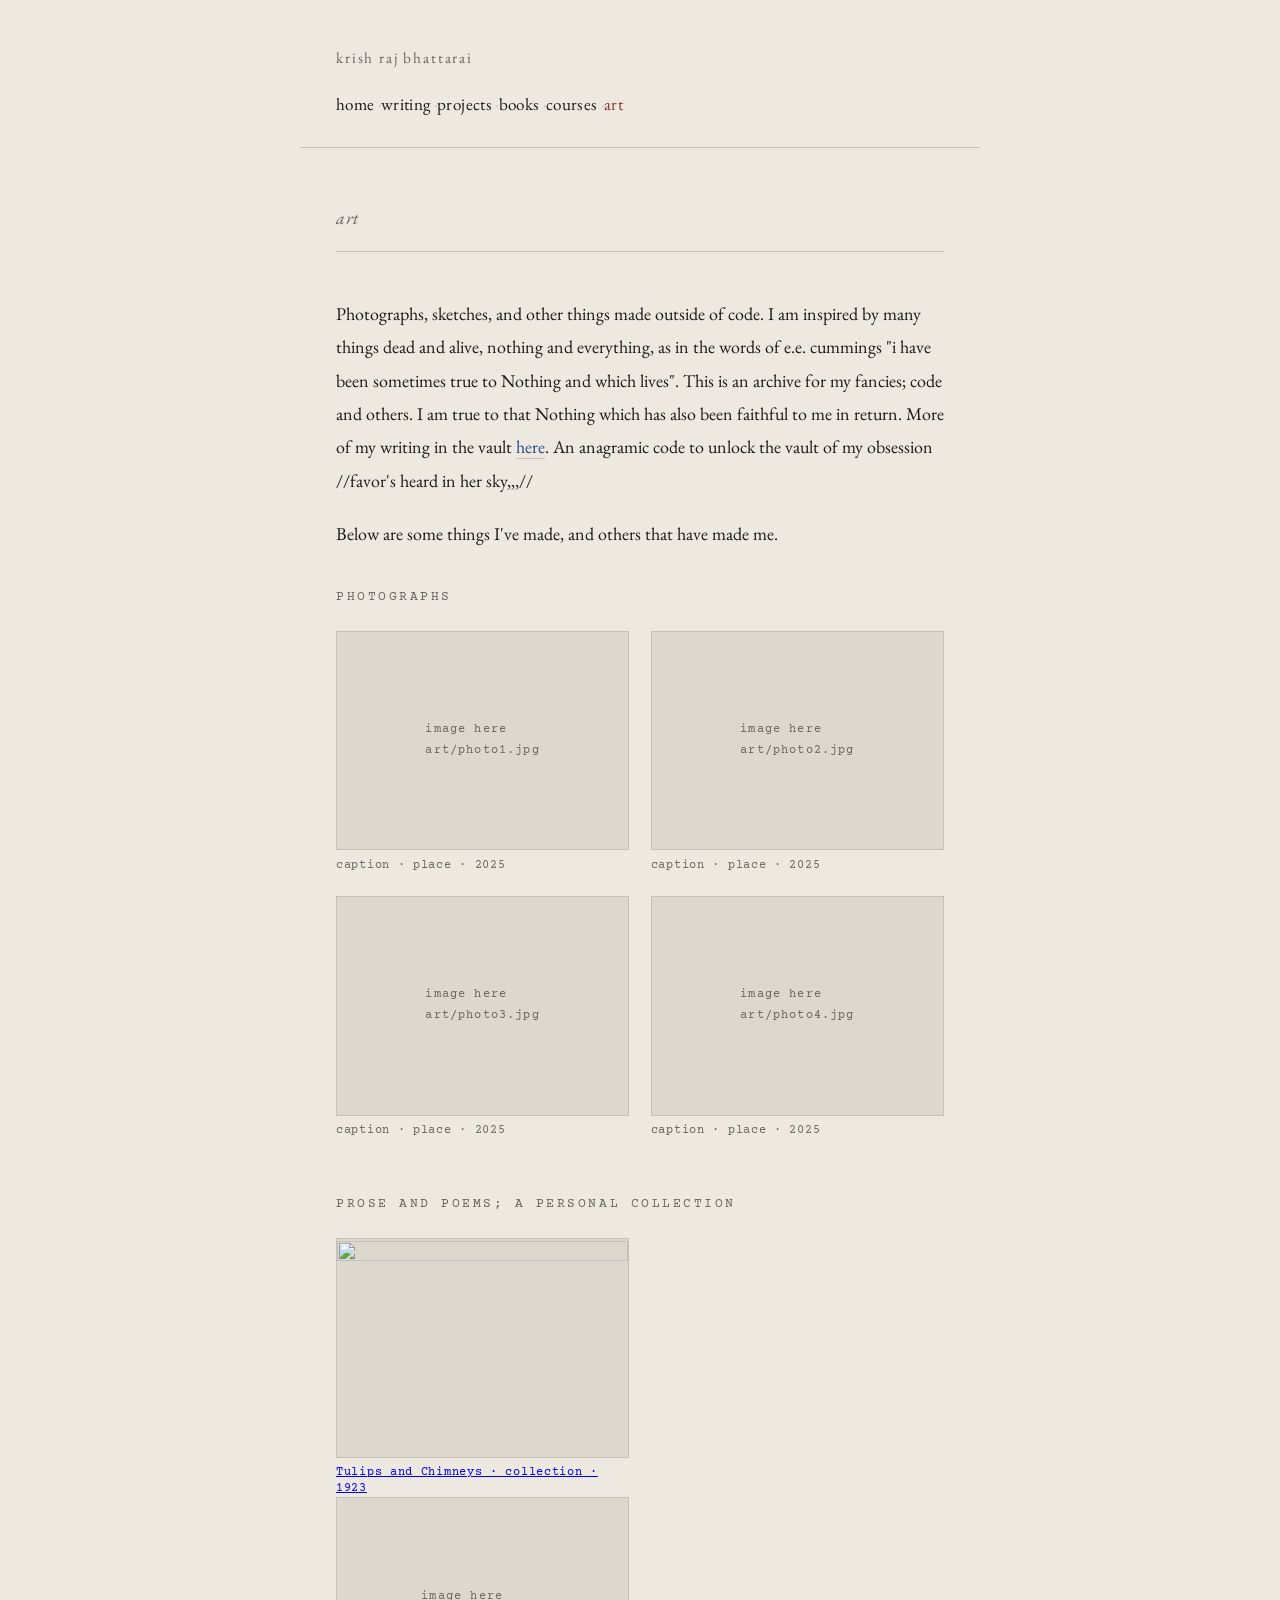
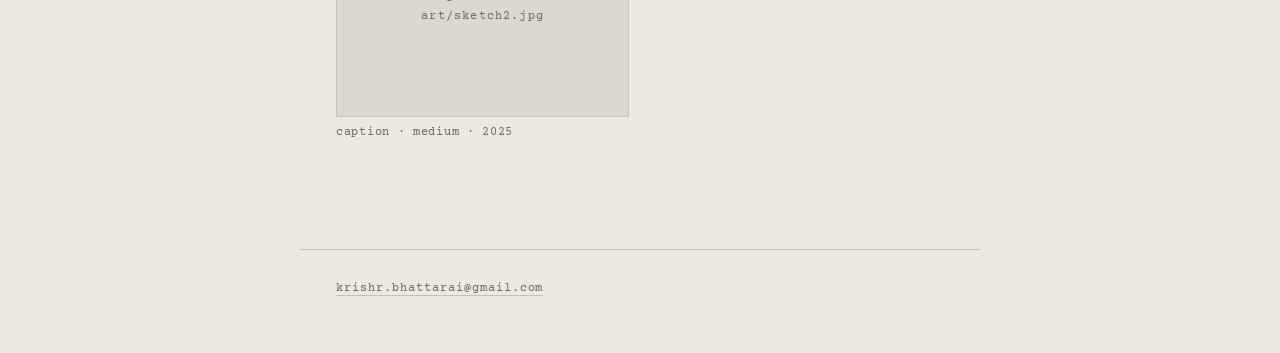
==== art.html @ 95024bb0 "edits" ====
<!DOCTYPE html>
<html lang="en">
<head>
  <meta charset="UTF-8" />
  <meta name="viewport" content="width=device-width, initial-scale=1.0" />
  <title>art · krish raj bhattarai</title>
  <link rel="stylesheet" href="style.css" />
</head>
<body>

<header class="site-header">
  <a class="site-title" href="index.html">krish raj bhattarai</a>
  <nav>
    <a href="index.html">home</a>
    <a href="writing.html">writing</a>
    <a href="projects.html">projects</a>
    <a href="books.html">books</a>
    <a href="courses.html">courses</a>
    <a href="art.html" class="active">art</a>
  </nav>
</header>

<main>
  <p class="page-title">art</p>

  <div class="prose">
    <p>
      Photographs, sketches, and other things made outside of code. I am inspired by many things dead and alive, nothing and everything, 
      as in the words of e.e. cummings "i have been sometimes true to Nothing and which lives". This is an
     archive for my fancies; code and others. 
     I am true to that Nothing which has also been faithful to me in return. More of my writing in the vault 
      <a href="https://www.protectedtext.com/midnighttosunset">here</a>. An anagramic code to unlock the vault
      of my obsession //favor's heard in her sky,,,//  </p>
      <p>
      Below are some things I've made, and others that have made me.
    </p>
  </div>


  <p class="section-label" style="margin-top:2rem;">photographs</p>

  <div class="art-grid">

    <div class="art-item">
      <div class="art-placeholder">image here<br>art/photo1.jpg</div>
      <div class="art-caption">caption · place · 2025</div>
    </div>

    <div class="art-item">
      <div class="art-placeholder">image here<br>art/photo2.jpg</div>
      <div class="art-caption">caption · place · 2025</div>
    </div>

    <div class="art-item">
      <div class="art-placeholder">image here<br>art/photo3.jpg</div>
      <div class="art-caption">caption · place · 2025</div>
    </div>

    <div class="art-item">
      <div class="art-placeholder">image here<br>art/photo4.jpg</div>
      <div class="art-caption">caption · place · 2025</div>
    </div>

  </div>

  <p class="section-label">Prose and Poems; a personal collection </p>

  <div class="art-grid">

    <div class="art-item">
      <img class="art-img" src="https://cummings.ee/assets/img/tulips-and-chimneys.webp">
      <div class="art-caption"><a href="https://cummings.ee/book/tulips-and-chimneys/">Tulips and Chimneys · collection · 1923</a> </div>

    <div class="art-item">
      <div class="art-placeholder">image here<br>art/sketch2.jpg</div>
      <div class="art-caption">caption · medium · 2025</div>
    </div>

  </div>


</main>

<footer>
  <p>
    <a href="mailto:krishr.bhattarai@gmail.com">krishr.bhattarai@gmail.com</a>
  </p>
</footer>

</body>
</html>
---- style.css ----
@import url('https://fonts.googleapis.com/css2?family=EB+Garamond:ital,wght@0,400;0,500;0,600;1,400;1,500&family=Courier+Prime:ital,wght@0,400;0,700;1,400&display=swap');

*, *::before, *::after {
  box-sizing: border-box;
  margin: 0;
  padding: 0;
}

:root {
  --cream: #ede8e0;
  --ink: #1a1a18;
  --faded: #6b6660;
  --rule: #c8c0b4;
  --accent: #8b3a2a;
  --link: #2a4a8b;
  --max-w: 680px;
  --serif: 'EB Garamond', Georgia, serif;
  --mono: 'Courier Prime', 'Courier New', monospace;
}

html {
  font-size: 18px;
  scroll-behavior: smooth;
}

body {
  background: var(--cream);
  color: var(--ink);
  font-family: var(--serif);
  font-size: 1rem;
  line-height: 1.75;
  min-height: 100vh;
}

/* ── SITE HEADER ─────────────────────────── */
.site-header {
  border-bottom: 1px solid var(--rule);
  padding: 2.5rem 2rem 1.5rem;
  display: flex;
  flex-direction: column;
  align-items: flex-start;
  max-width: var(--max-w);
  margin: 0 auto;
}

.site-title {
  font-family: var(--serif);
  font-size: 0.85rem;
  font-weight: 400;
  letter-spacing: 0.12em;
  text-transform: lowercase;
  color: var(--faded);
  text-decoration: none;
  margin-bottom: 1rem;
}

.site-title:hover { color: var(--ink); }

nav {
  display: flex;
  flex-wrap: wrap;
  gap: 0.15rem 0;
}

nav a {
  font-family: var(--serif);
  font-size: 0.95rem;
  font-weight: 400;
  color: var(--ink);
  text-decoration: none;
  letter-spacing: 0.02em;
}

nav a::after {
  content: ' · ';
  color: var(--rule);
}

nav a:last-child::after { content: ''; }

nav a:hover,
nav a.active {
  color: var(--accent);
}

/* ── MAIN CONTENT ────────────────────────── */
main {
  max-width: var(--max-w);
  margin: 0 auto;
  padding: 3rem 2rem 6rem;
}

/* ── PAGE TITLE ──────────────────────────── */
.page-title {
  font-family: var(--serif);
  font-size: 1rem;
  font-weight: 400;
  font-style: italic;
  color: var(--faded);
  letter-spacing: 0.04em;
  margin-bottom: 2.5rem;
  padding-bottom: 1rem;
  border-bottom: 1px solid var(--rule);
}

/* ── HOME / LANDING ──────────────────────── */
.home-intro {
  margin-bottom: 3rem;
}

.home-intro h1 {
  font-family: var(--serif);
  font-size: 2.2rem;
  font-weight: 400;
  line-height: 1.2;
  margin-bottom: 1.5rem;
  letter-spacing: -0.01em;
}

.home-intro h1 em {
  font-style: italic;
  color: var(--faded);
}

.home-intro p {
  font-size: 1.05rem;
  line-height: 1.85;
  color: var(--ink);
  margin-bottom: 1rem;
  max-width: 560px;
}

.home-links {
  margin-top: 2rem;
  display: flex;
  flex-wrap: wrap;
  gap: 0.5rem 1.5rem;
}

.home-links a {
  font-size: 0.9rem;
  color: var(--link);
  text-decoration: none;
  border-bottom: 1px solid var(--rule);
  padding-bottom: 1px;
  transition: border-color 0.2s, color 0.2s;
}

.home-links a:hover {
  color: var(--accent);
  border-color: var(--accent);
}

/* profile photo */
.home-photo {
  width: 250px;
  height: 250px;
  border-radius: 8px;
  display: block;
  object-fit: cover;
  margin-bottom: 1rem;
  border: 1px solid var(--rule);
}

/* ── SECTION DIVIDER ─────────────────────── */
.section-label {
  font-family: var(--mono);
  font-size: 0.7rem;
  letter-spacing: 0.2em;
  text-transform: uppercase;
  color: var(--faded);
  margin: 3rem 0 1.25rem;
}

/* ── ENTRY LIST (writing, projects, etc.) ── */
.entry-list {
  list-style: none;
}

.entry {
  padding: 1.4rem 0;
  border-bottom: 1px solid var(--rule);
}

.entry:first-child { border-top: 1px solid var(--rule); }

.entry-meta {
  font-family: var(--mono);
  font-size: 0.72rem;
  color: var(--faded);
  letter-spacing: 0.06em;
  margin-bottom: 0.3rem;
}

.entry-title {
  font-family: var(--serif);
  font-size: 1.1rem;
  font-weight: 400;
  line-height: 1.35;
  margin-bottom: 0.4rem;
}

.entry-title a {
  color: var(--ink);
  text-decoration: none;
  border-bottom: 1px solid transparent;
  transition: border-color 0.2s, color 0.2s;
}

.entry-title a:hover {
  color: var(--accent);
  border-bottom-color: var(--accent);
}

.entry-desc {
  font-size: 0.92rem;
  color: var(--faded);
  line-height: 1.6;
  margin-top: 0.2rem;
}

.entry-tags {
  margin-top: 0.5rem;
  display: flex;
  flex-wrap: wrap;
  gap: 0.3rem;
}

.tag {
  font-family: var(--mono);
  font-size: 0.65rem;
  letter-spacing: 0.08em;
  color: var(--faded);
  border: 1px solid var(--rule);
  padding: 0.1rem 0.45rem;
  border-radius: 2px;
}

/* ── BOOK GRID ───────────────────────────── */
.book-grid {
  display: grid;
  grid-template-columns: repeat(auto-fill, minmax(140px, 1fr));
  gap: 2rem 1.5rem;
  margin-top: 0.5rem;
}

.book-item {
  text-decoration: none;
  color: var(--ink);
}

.book-cover {
  width: 100%;
  aspect-ratio: 2/3;
  object-fit: cover;
  border: 1px solid var(--rule);
  display: block;
  margin-bottom: 0.6rem;
  background: #e8e2d8;
  transition: opacity 0.2s;
}

.book-cover-placeholder {
  width: 100%;
  aspect-ratio: 2/3;
  background: #e8e2d8;
  border: 1px solid var(--rule);
  display: flex;
  align-items: center;
  justify-content: center;
  margin-bottom: 0.6rem;
  font-family: var(--mono);
  font-size: 0.6rem;
  color: var(--faded);
  letter-spacing: 0.1em;
  text-align: center;
  padding: 0.5rem;
}

.book-item:hover .book-cover,
.book-item:hover .book-cover-placeholder {
  opacity: 0.75;
}

.book-name {
  font-size: 0.88rem;
  line-height: 1.3;
  margin-bottom: 0.15rem;
}

.book-author {
  font-family: var(--mono);
  font-size: 0.65rem;
  color: var(--faded);
  letter-spacing: 0.04em;
}

/* ── COURSE LIST ─────────────────────────── */
.course-table {
  width: 100%;
  border-collapse: collapse;
}

.course-table tr {
  border-bottom: 1px solid var(--rule);
}

.course-table tr:first-child {
  border-top: 1px solid var(--rule);
}

.course-table td {
  padding: 0.9rem 0;
  font-size: 0.95rem;
  vertical-align: top;
}

.course-table td:first-child {
  width: 55%;
  padding-right: 1rem;
}

.course-table td:last-child {
  font-family: var(--mono);
  font-size: 0.7rem;
  color: var(--faded);
  letter-spacing: 0.06em;
  white-space: nowrap;
}

/* ── ART GRID ────────────────────────────── */
.art-grid {
  display: grid;
  grid-template-columns: repeat(2, 1fr);
  gap: 1.2rem;
  margin-top: 0.5rem;
}

.art-item {
  position: relative;
  overflow: hidden;
}

.art-img {
  width: 100%;
  aspect-ratio: 4/3;
  object-fit: cover;
  display: block;
  background: #ddd8ce;
  border: 1px solid var(--rule);
  transition: opacity 0.3s;
}

.art-placeholder {
  width: 100%;
  aspect-ratio: 4/3;
  background: #ddd8ce;
  border: 1px solid var(--rule);
  display: flex;
  align-items: center;
  justify-content: center;
  font-family: var(--mono);
  font-size: 0.65rem;
  color: var(--faded);
  letter-spacing: 0.1em;
}

.art-caption {
  font-family: var(--mono);
  font-size: 0.65rem;
  color: var(--faded);
  letter-spacing: 0.06em;
  margin-top: 0.4rem;
  line-height: 1.4;
}

/* ── FOOTER ──────────────────────────────── */
footer {
  border-top: 1px solid var(--rule);
  max-width: var(--max-w);
  margin: 0 auto;
  padding: 1.5rem 2rem 3rem;
}

footer p {
  font-family: var(--mono);
  font-size: 0.68rem;
  color: var(--faded);
  letter-spacing: 0.08em;
  line-height: 1.8;
}

footer a {
  color: var(--faded);
  text-decoration: none;
  border-bottom: 1px solid var(--rule);
}

footer a:hover { color: var(--ink); }

/* ── PROSE (writing page) ────────────────── */
.prose p {
  margin-bottom: 1.1rem;
  font-size: 1rem;
  line-height: 1.85;
}

.prose a {
  color: var(--link);
  text-decoration: none;
  border-bottom: 1px solid var(--rule);
  transition: border-color 0.2s;
}

.prose a:hover { border-color: var(--link); }

/* ── RESPONSIVE ──────────────────────────── */
@media (max-width: 600px) {
  html { font-size: 16px; }
  main { padding: 2rem 1.2rem 5rem; }
  .site-header { padding: 1.8rem 1.2rem 1.2rem; }
  footer { padding: 1.2rem 1.2rem 2.5rem; }
  .art-grid { grid-template-columns: 1fr; }
  .home-intro h1 { font-size: 1.7rem; }
}
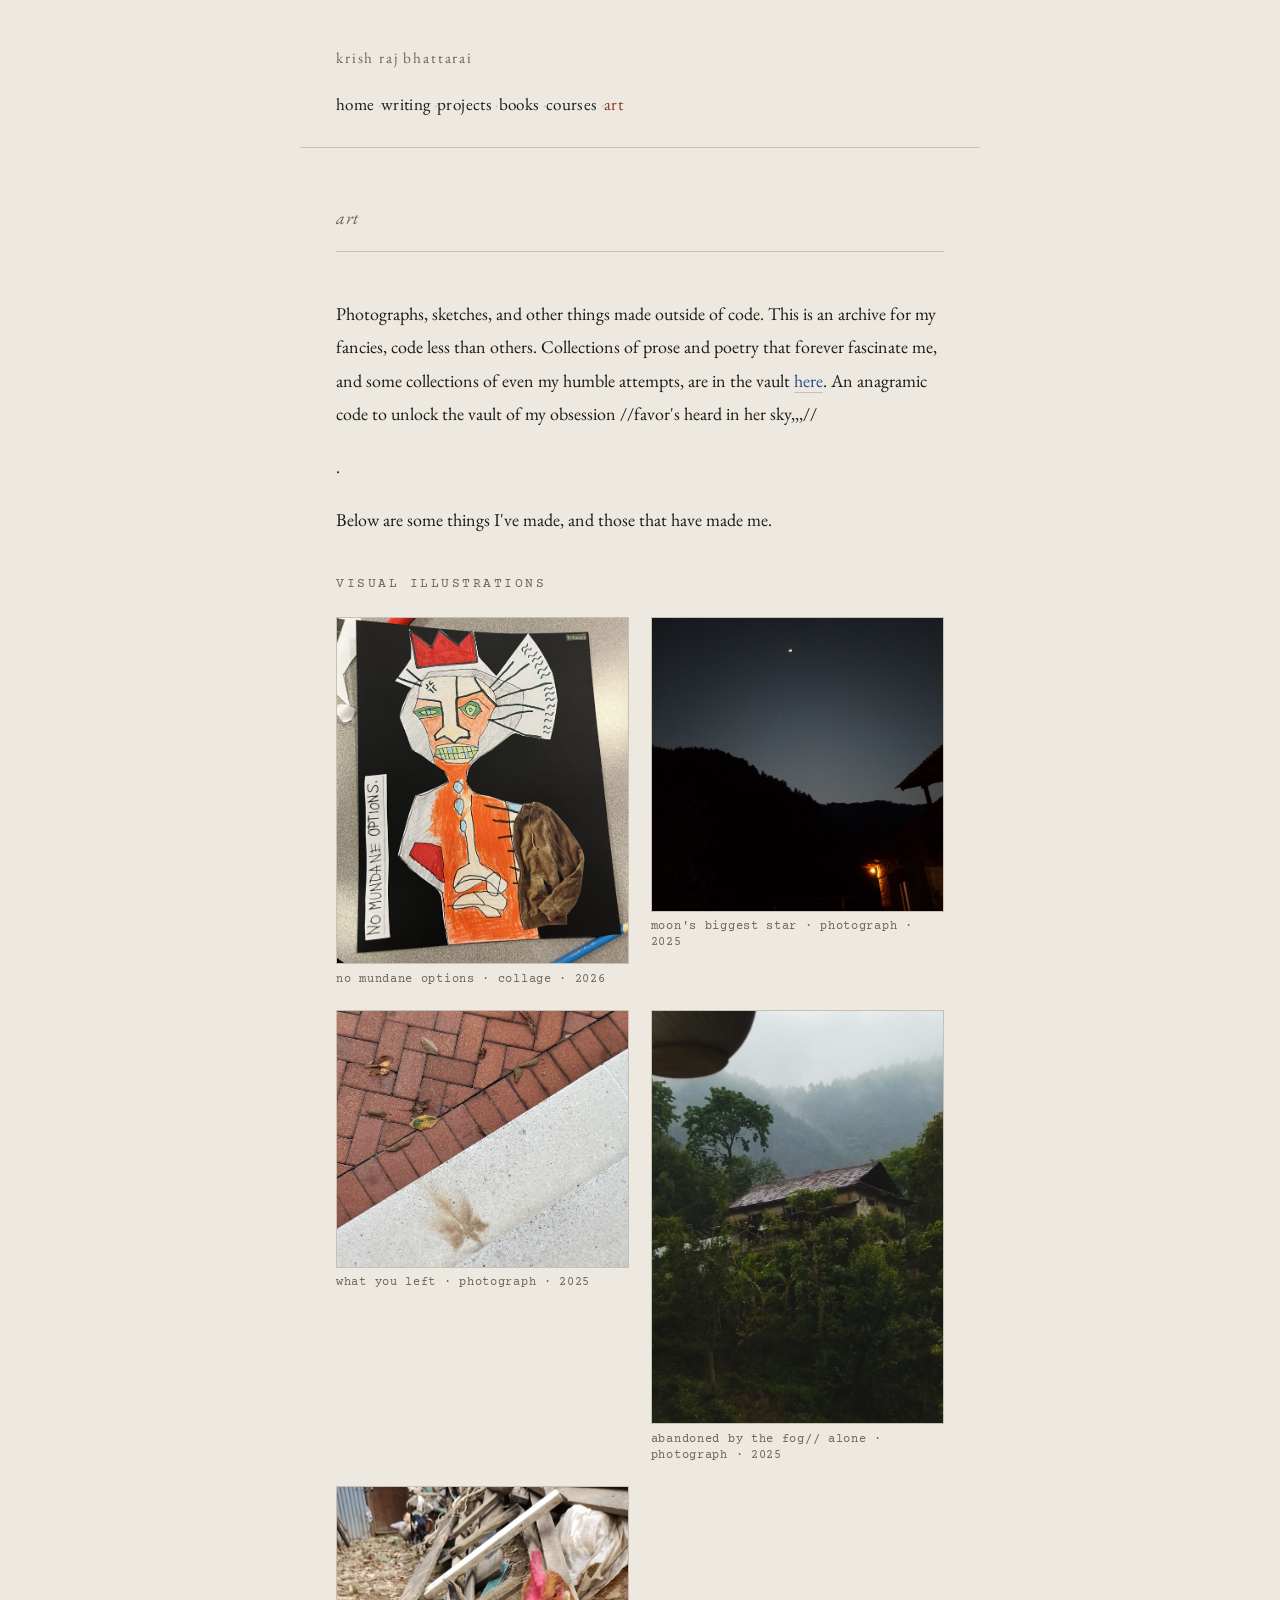
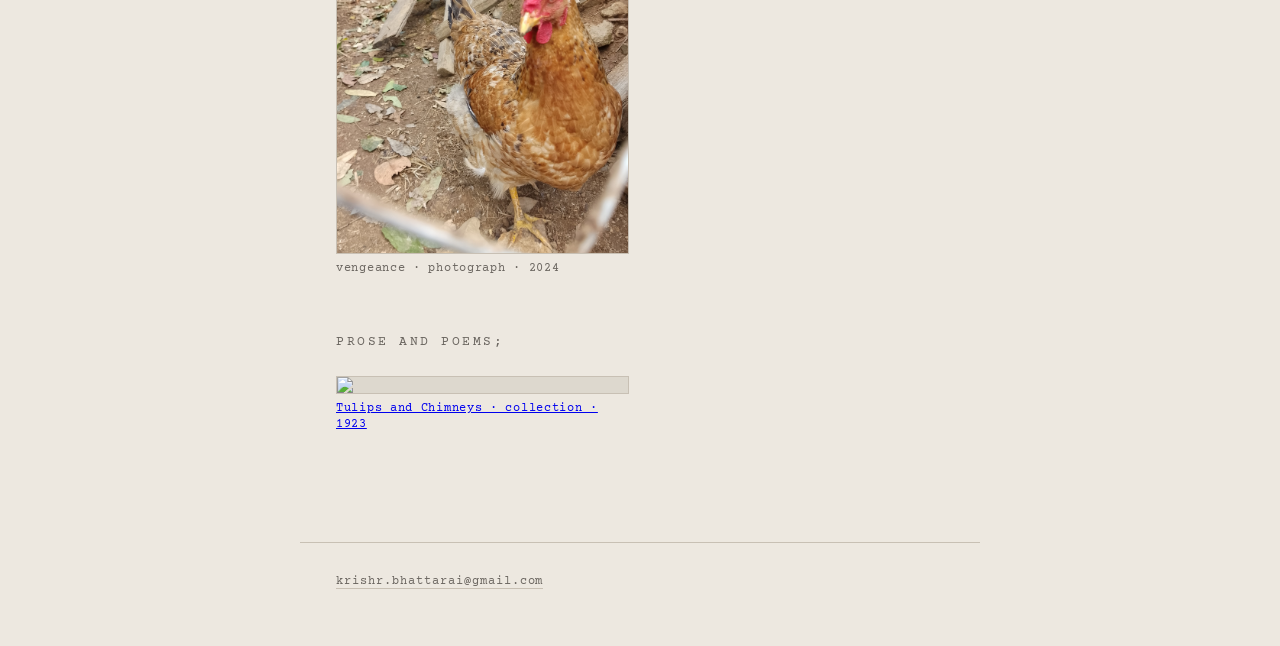
==== commit a456dcd8: "updates" ====
--- a/art.html
+++ b/art.html
@@ -25,56 +25,54 @@
 
   <div class="prose">
     <p>
-      Photographs, sketches, and other things made outside of code. I am inspired by many things dead and alive, nothing and everything, 
-      as in the words of e.e. cummings "i have been sometimes true to Nothing and which lives". This is an
-     archive for my fancies; code and others. 
-     I am true to that Nothing which has also been faithful to me in return. More of my writing in the vault 
+      Photographs, sketches, and other things made outside of code. This is an archive for my fancies, code less than others. 
+      Collections of prose and poetry that forever fascinate me, and some collections of even my humble attempts, are in the vault 
       <a href="https://www.protectedtext.com/midnighttosunset">here</a>. An anagramic code to unlock the vault
       of my obsession //favor's heard in her sky,,,//  </p>
+      <p> . </p>  
       <p>
-      Below are some things I've made, and others that have made me.
+      Below are some things I've made, and those that have made me.
     </p>
   </div>
 
 
-  <p class="section-label" style="margin-top:2rem;">photographs</p>
+  <p class="section-label" style="margin-top:2rem;">visual illustrations</p>
 
   <div class="art-grid">
 
     <div class="art-item">
-      <div class="art-placeholder">image here<br>art/photo1.jpg</div>
-      <div class="art-caption">caption · place · 2025</div>
+      <img class="art-img" src="art/nomundaneoptions.jpeg">
+      <div class="art-caption">no mundane options · collage · 2026</div>
     </div>
 
     <div class="art-item">
-      <div class="art-placeholder">image here<br>art/photo2.jpg</div>
-      <div class="art-caption">caption · place · 2025</div>
+      <img class="art-img" src="art/moon's biggest star.JPG">
+      <div class="art-caption">moon's biggest star · photograph · 2025</div>
     </div>
 
     <div class="art-item">
-      <div class="art-placeholder">image here<br>art/photo3.jpg</div>
-      <div class="art-caption">caption · place · 2025</div>
+      <img class="art-img" src="art/what you left.jpeg">
+      <div class="art-caption">what you left · photograph · 2025</div>
     </div>
 
     <div class="art-item">
-      <div class="art-placeholder">image here<br>art/photo4.jpg</div>
-      <div class="art-caption">caption · place · 2025</div>
+      <img class="art-img" src="art/alone.fog.abandoned.JPG">
+      <div class="art-caption">abandoned by the fog// alone · photograph · 2025</div>
     </div>
-
+     <div class="art-item">
+      <img class="art-img" src="art/vengeance.JPG">
+      <div class="art-caption">vengeance · photograph · 2024</div>
+    </div>
   </div>
 
-  <p class="section-label">Prose and Poems; a personal collection </p>
+  <p class="section-label">Prose and Poems; </p>
 
   <div class="art-grid">
 
     <div class="art-item">
-      <img class="art-img" src="https://cummings.ee/assets/img/tulips-and-chimneys.webp">
+      <img class="art-img" src="https://upload.wikimedia.org/wikipedia/commons/8/80/Tulips%26Chimneys.JPG">
       <div class="art-caption"><a href="https://cummings.ee/book/tulips-and-chimneys/">Tulips and Chimneys · collection · 1923</a> </div>
 
-    <div class="art-item">
-      <div class="art-placeholder">image here<br>art/sketch2.jpg</div>
-      <div class="art-caption">caption · medium · 2025</div>
-    </div>
 
   </div>
 
--- a/style.css
+++ b/style.css
@@ -345,8 +345,8 @@
 
 .art-img {
   width: 100%;
-  aspect-ratio: 4/3;
-  object-fit: cover;
+  height: auto;
+  object-fit: contain;
   display: block;
   background: #ddd8ce;
   border: 1px solid var(--rule);
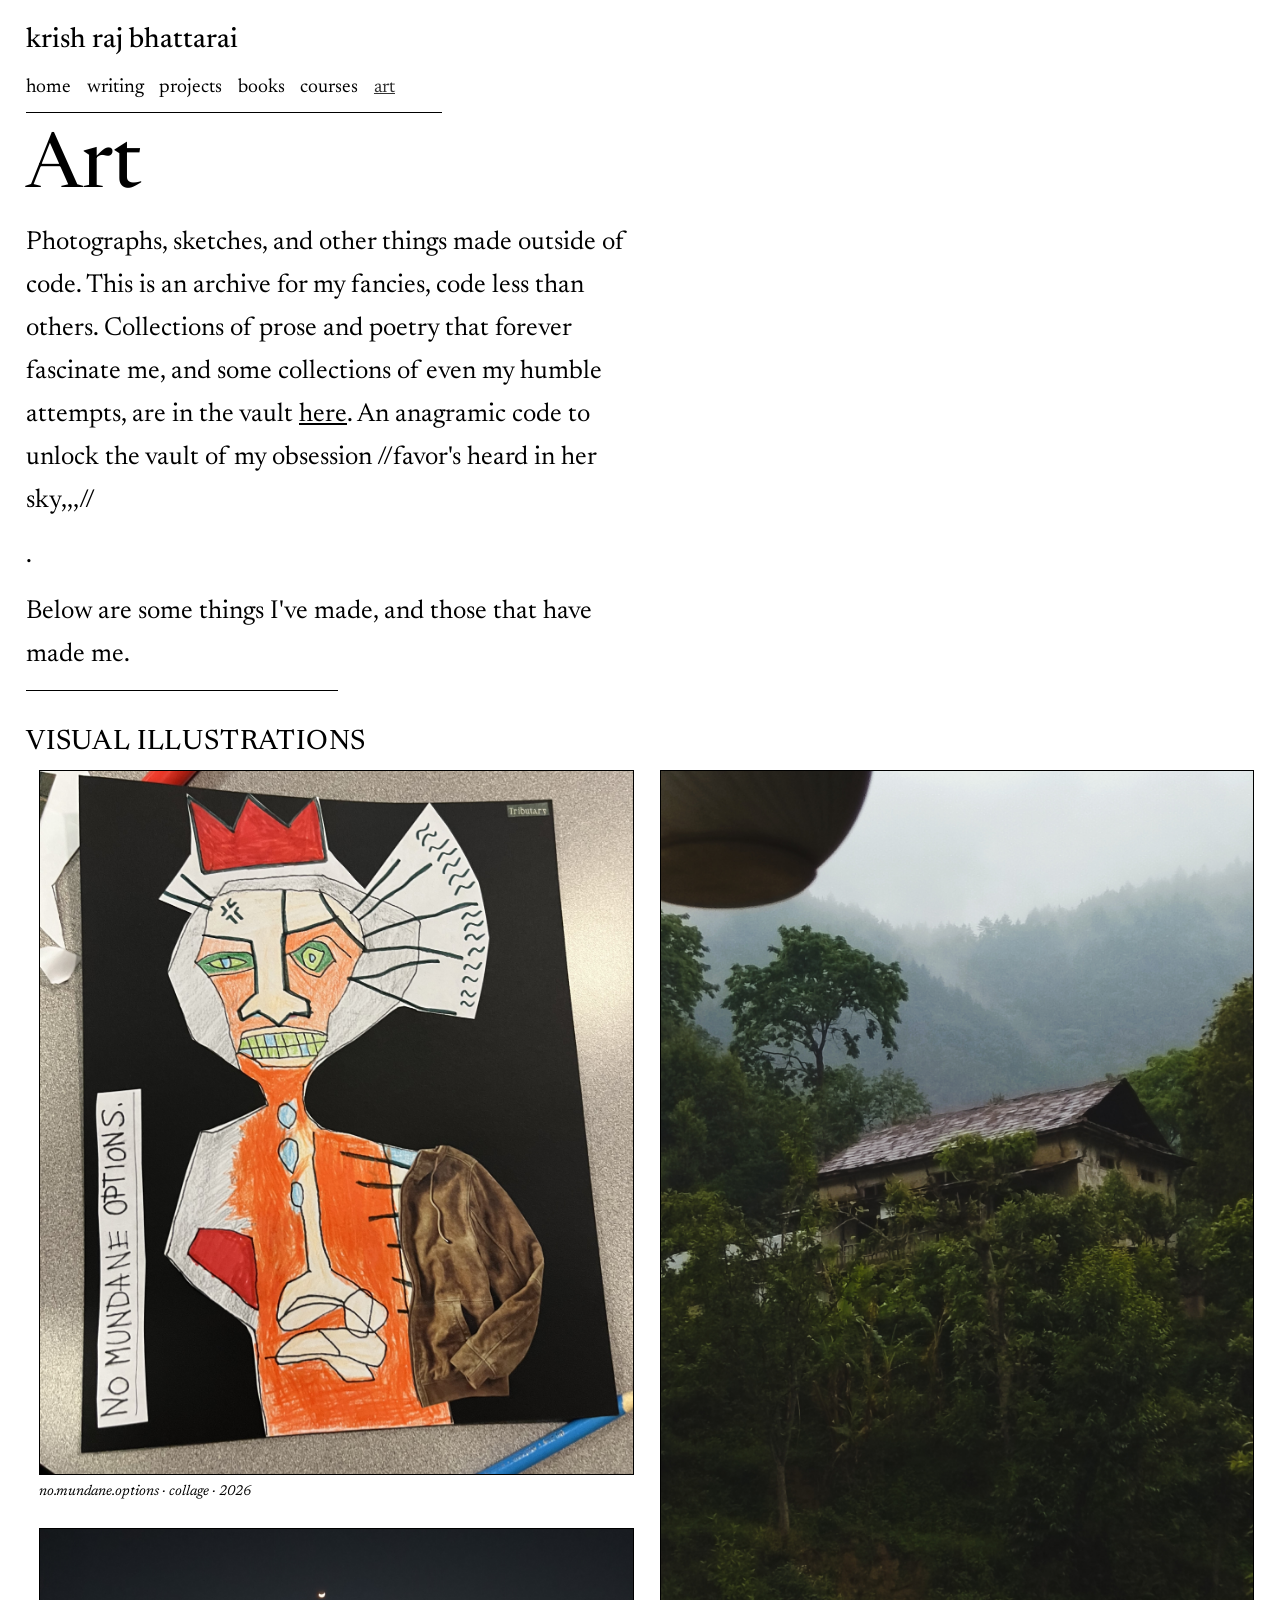
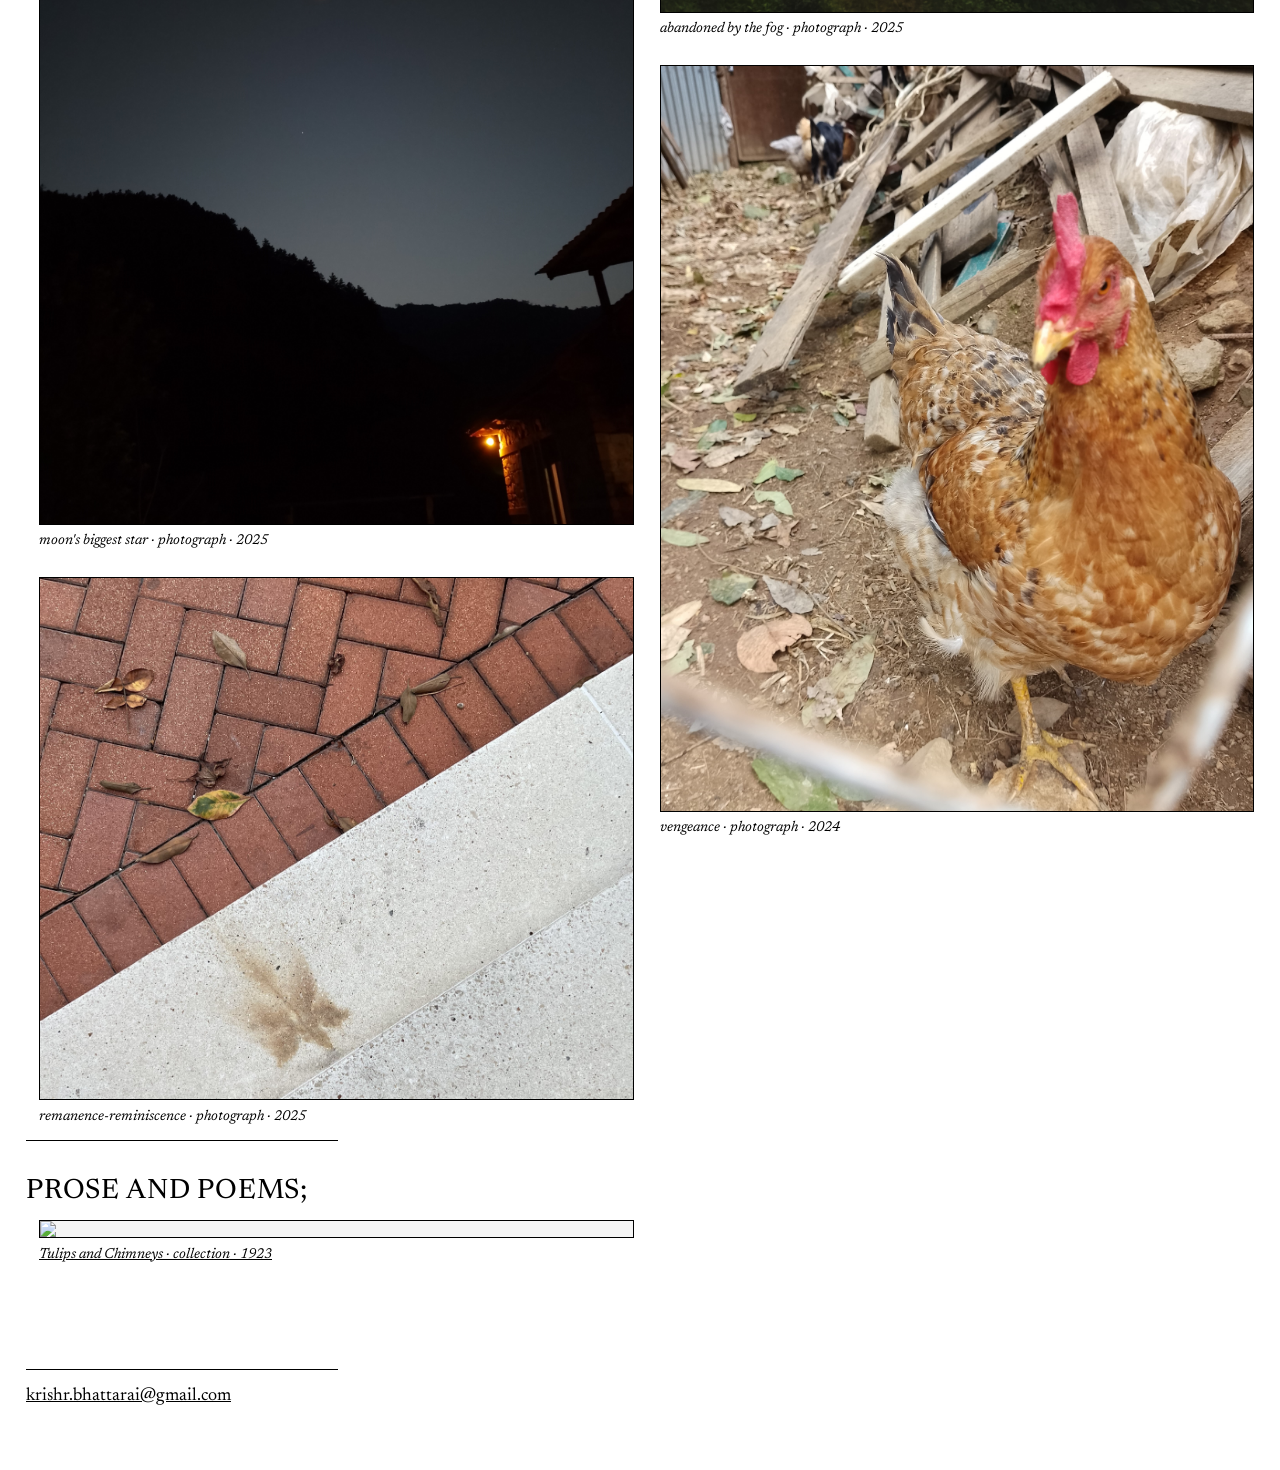
==== commit 06e58884: "ui changes" ====
--- a/art.html
+++ b/art.html
@@ -1,89 +1,111 @@
 <!DOCTYPE html>
 <html lang="en">
+
 <head>
   <meta charset="UTF-8" />
   <meta name="viewport" content="width=device-width, initial-scale=1.0" />
   <title>art · krish raj bhattarai</title>
+  <meta name="description" content="Photographs, sketches, prose, and poetry by Krish Raj Bhattarai." />
   <link rel="stylesheet" href="style.css" />
 </head>
+
 <body>
 
-<header class="site-header">
-  <a class="site-title" href="index.html">krish raj bhattarai</a>
-  <nav>
-    <a href="index.html">home</a>
-    <a href="writing.html">writing</a>
-    <a href="projects.html">projects</a>
-    <a href="books.html">books</a>
-    <a href="courses.html">courses</a>
-    <a href="art.html" class="active">art</a>
-  </nav>
-</header>
+  <div class="container">
+    <main>
+      <nav class="nav">
+        <p><a href="index.html">krish raj bhattarai</a></p>
+        <ul class="page-nav">
+          <li><a href="index.html">home</a></li>
+          <li><a href="writing.html">writing</a></li>
+          <li><a href="projects.html">projects</a></li>
+          <li><a href="books.html">books</a></li>
+          <li><a href="courses.html">courses</a></li>
+          <li><a href="art.html" class="active">art</a></li>
+        </ul>
+        <hr class="break small" />
+      </nav>
 
-<main>
-  <p class="page-title">art</p>
+      <article>
+        <header>
+          <h1>Art</h1>
+        </header>
 
-  <div class="prose">
-    <p>
-      Photographs, sketches, and other things made outside of code. This is an archive for my fancies, code less than others. 
-      Collections of prose and poetry that forever fascinate me, and some collections of even my humble attempts, are in the vault 
-      <a href="https://www.protectedtext.com/midnighttosunset">here</a>. An anagramic code to unlock the vault
-      of my obsession //favor's heard in her sky,,,//  </p>
-      <p> . </p>  
-      <p>
-      Below are some things I've made, and those that have made me.
-    </p>
+        <section class="intro">
+          <div class="prose">
+            <p>
+              Photographs, sketches, and other things made outside of code. This is an archive for my fancies, code less
+              than others.
+              Collections of prose and poetry that forever fascinate me, and some collections of even my humble
+              attempts, are in the vault
+              <a href="https://www.protectedtext.com/midnighttosunset">here</a>. An anagramic code to unlock the vault
+              of my obsession //favor's heard in her sky,,,//
+            </p>
+            <p> . </p>
+            <p>
+              Below are some things I've made, and those that have made me.
+            </p>
+          </div>
+        </section>
+
+        <hr class="break" />
+
+        <p class="section-label">visual illustrations</p>
+
+        <div class="art-grid">
+
+          <div class="art-item">
+            <img class="art-img" src="art/nomundaneoptions.jpeg">
+            <div class="art-caption">no.mundane.options · collage · 2026</div>
+          </div>
+
+          <div class="art-item">
+            <img class="art-img" src="art/moon's biggest star.JPG">
+            <div class="art-caption">moon's biggest star · photograph · 2025</div>
+          </div>
+
+          <div class="art-item">
+            <img class="art-img" src="art/what you left.jpeg">
+            <div class="art-caption">remanence-reminiscence · photograph · 2025</div>
+          </div>
+
+          <div class="art-item">
+            <img class="art-img" src="art/alone.fog.abandoned.JPG">
+            <div class="art-caption">abandoned by the fog · photograph · 2025</div>
+          </div>
+
+          <div class="art-item">
+            <img class="art-img" src="art/vengeance.JPG">
+            <div class="art-caption">vengeance · photograph · 2024</div>
+          </div>
+
+        </div>
+
+        <hr class="break" />
+
+        <p class="section-label">Prose and Poems;</p>
+
+        <div class="art-grid">
+
+          <div class="art-item">
+            <img class="art-img" src="https://upload.wikimedia.org/wikipedia/commons/8/80/Tulips%26Chimneys.JPG">
+            <div class="art-caption"><a href="https://cummings.ee/book/tulips-and-chimneys/">Tulips and Chimneys ·
+                collection · 1923</a></div>
+          </div>
+
+        </div>
+      </article>
+
+    </main>
   </div>
 
-
-  <p class="section-label" style="margin-top:2rem;">visual illustrations</p>
-
-  <div class="art-grid">
-
-    <div class="art-item">
-      <img class="art-img" src="art/nomundaneoptions.jpeg">
-      <div class="art-caption">no mundane options · collage · 2026</div>
-    </div>
-
-    <div class="art-item">
-      <img class="art-img" src="art/moon's biggest star.JPG">
-      <div class="art-caption">moon's biggest star · photograph · 2025</div>
-    </div>
-
-    <div class="art-item">
-      <img class="art-img" src="art/what you left.jpeg">
-      <div class="art-caption">what you left · photograph · 2025</div>
-    </div>
-
-    <div class="art-item">
-      <img class="art-img" src="art/alone.fog.abandoned.JPG">
-      <div class="art-caption">abandoned by the fog// alone · photograph · 2025</div>
-    </div>
-     <div class="art-item">
-      <img class="art-img" src="art/vengeance.JPG">
-      <div class="art-caption">vengeance · photograph · 2024</div>
-    </div>
-  </div>
-
-  <p class="section-label">Prose and Poems; </p>
-
-  <div class="art-grid">
-
-    <div class="art-item">
-      <img class="art-img" src="https://upload.wikimedia.org/wikipedia/commons/8/80/Tulips%26Chimneys.JPG">
-      <div class="art-caption"><a href="https://cummings.ee/book/tulips-and-chimneys/">Tulips and Chimneys · collection · 1923</a> </div>
-
-
-  </div>
-
-
-</main>
-
-<footer>
-  <p>
-    <a href="mailto:krishr.bhattarai@gmail.com">krishr.bhattarai@gmail.com</a>
-  </p>
-</footer>
+  <footer>
+    <hr class="break footer" />
+    <p>
+      <a href="mailto:krishr.bhattarai@gmail.com">krishr.bhattarai@gmail.com</a>
+    </p>
+  </footer>
 
 </body>
-</html>
+
+</html>
--- a/style.css
+++ b/style.css
@@ -1,6 +1,10 @@
-
-
-@import url('https://fonts.googleapis.com/css2?family=EB+Garamond:ital,wght@0,400;0,500;0,600;1,400;1,500&family=Courier+Prime:ital,wght@0,400;0,700;1,400&display=swap');
+/* ═══════════════════════════════════════════════
+   style.css — cummings.ee–inspired design system
+   font: Newsreader (variable serif)
+   palette: white bg, black text, #333 hover
+   ═══════════════════════════════════════════════ */
+
+@import url('https://fonts.googleapis.com/css2?family=Newsreader:ital,opsz,wght@0,6..72,200..800;1,6..72,200..800&display=swap');
 
 *, *::before, *::after {
   box-sizing: border-box;
@@ -8,339 +12,525 @@
   padding: 0;
 }
 
-:root {
-  --cream: #ede8e0;
-  --ink: #1a1a18;
-  --faded: #6b6660;
-  --rule: #c8c0b4;
-  --accent: #8b3a2a;
-  --link: #2a4a8b;
-  --max-w: 680px;
-  --serif: 'EB Garamond', Georgia, serif;
-  --mono: 'Courier Prime', 'Courier New', monospace;
-}
-
+/* ── ROOT TYPOGRAPHY (fluid) ────────────────── */
 html {
-  font-size: 18px;
+  font-size: 16px;
   scroll-behavior: smooth;
 }
 
+@media (min-width: 320px) {
+  html {
+    font-size: calc(14px + 1.875vw);
+  }
+}
+
+@media (min-width: 640px) {
+  html {
+    font-size: 26px;
+  }
+}
+
 body {
-  background: var(--cream);
-  color: var(--ink);
-  font-family: var(--serif);
+  background: #ffffff;
+  color: #000000;
+  font-family: 'Newsreader', serif;
+  font-weight: 400;
   font-size: 1rem;
-  line-height: 1.75;
+  line-height: 1.65;
   min-height: 100vh;
-}
-
-/* ── SITE HEADER ─────────────────────────── */
-.site-header {
-  border-bottom: 1px solid var(--rule);
-  padding: 2.5rem 2rem 1.5rem;
+  -webkit-font-smoothing: antialiased;
+  -moz-osx-font-smoothing: grayscale;
+}
+
+/* ── LINKS (global) ─────────────────────────── */
+a {
+  color: #000000;
+  text-decoration: underline;
+  transition: color 0.15s ease, text-decoration 0.15s ease;
+}
+
+a:hover {
+  color: #333333;
+  text-decoration: none;
+}
+
+/* ── CONTAINER ──────────────────────────────── */
+.container {
+  width: 100%;
+  padding: 0.35rem 0.75rem 0;
+}
+
+@media (min-width: 480px) {
+  .container {
+    padding: 0.35rem 1rem 0;
+  }
+}
+
+/* ── BREAK / DIVIDER RULES ──────────────────── */
+.break {
+  border: none;
+  border-top: 0.06875rem solid #000000;
+  margin: 0.5rem 0;
+  max-width: 12rem;
+}
+
+.break.small {
+  margin: 0.15rem 0 0.5rem;
+  max-width: 16rem;
+}
+
+.break.footer {
+  margin: 0 0 0.5rem;
+  max-width: 12rem;
+}
+
+.break.big {
+  margin: 0.5rem 0;
+  border-top-width: 0.125rem;
+  max-width: 12rem;
+}
+
+/* ── NAVIGATION ─────────────────────────────── */
+nav.nav {
+  margin-bottom: 0;
+}
+
+nav.nav p {
+  font-size: calc(12px + 2.5vw);
+  font-weight: 466;
+  line-height: 1.3;
+}
+
+@media (min-width: 640px) {
+  nav.nav p {
+    font-size: 28px;
+  }
+}
+
+nav.nav p a {
+  text-decoration: none;
+  color: #000000;
+}
+
+nav.nav p a:hover {
+  text-decoration: underline;
+  color: #333333;
+}
+
+/* ── PAGE NAV LINKS (portfolio sub-nav) ─────── */
+.page-nav {
+  list-style: none;
+  padding: 0;
+  margin: 0.25rem 0 0 0;
   display: flex;
-  flex-direction: column;
-  align-items: flex-start;
-  max-width: var(--max-w);
-  margin: 0 auto;
-}
-
-.site-title {
-  font-family: var(--serif);
+  flex-wrap: wrap;
+  gap: 0 0.6rem;
+}
+
+.page-nav li {
+  display: inline;
+}
+
+.page-nav li a {
+  font-family: 'Newsreader', serif;
+  font-size: 0.75rem;
+  font-weight: 400;
+  color: #000000;
+  text-decoration: none;
+}
+
+.page-nav li a:hover,
+.page-nav li a.active {
+  text-decoration: underline;
+  color: #333333;
+}
+
+/* ── MAIN CONTENT ────────────────────────────── */
+main {
+  width: 100%;
+  padding: 0.5rem 0 4rem;
+}
+
+/* ── PAGE TITLE (h1) ─────────────────────────── */
+h1 {
+  font-family: 'Newsreader', serif;
+  font-weight: 433;
+  line-height: 1.15;
+  margin: 0.15rem 0 0.35rem;
+  font-size: calc(-8px + 13.125vw);
+}
+
+@media (min-width: 640px) {
+  h1 {
+    font-size: 76px;
+  }
+}
+
+/* ── SECTION HEADING (h2) ────────────────────── */
+h2 {
+  font-family: 'Newsreader', serif;
+  font-style: italic;
+  font-weight: 366;
+  line-height: 1.25;
+  margin: 1.25rem 0 0.667rem;
+  font-size: calc(22px + 2.5vw);
+}
+
+@media (min-width: 640px) {
+  h2 {
+    font-size: 38px;
+  }
+}
+
+/* ── SECTION LABEL (small caps divider) ──────── */
+.section-label {
+  font-family: 'Newsreader', serif;
+  font-weight: 466;
+  font-size: calc(20px + 1.25vw);
+  text-transform: uppercase;
+  letter-spacing: 0.03125rem;
+  margin: 1.25rem 0 0.4rem;
+  line-height: 1.3;
+}
+
+@media (min-width: 640px) {
+  .section-label {
+    font-size: 28px;
+  }
+}
+
+/* ── INTRO / DESCRIPTION TEXT ────────────────── */
+.intro {
+  font-size: 1rem;
+  line-height: 1.65;
+  margin-bottom: 0.5rem;
+}
+
+.intro p {
+  margin-bottom: 0.5rem;
+}
+
+/* ── HOME / LANDING ──────────────────────────── */
+.home-intro {
+  margin-bottom: 1.5rem;
+}
+
+.home-intro h1 {
+  margin-bottom: 0.5rem;
+}
+
+.home-intro h1 em {
+  font-style: italic;
+  font-weight: 366;
+}
+
+.home-intro p {
+  font-size: 1rem;
+  line-height: 1.65;
+  margin-bottom: 0.5rem;
+  max-width: 600px;
+}
+
+.home-links {
+  margin-top: 0.75rem;
+  display: flex;
+  flex-wrap: wrap;
+  gap: 0.2rem 0.75rem;
+}
+
+.home-links a {
+  font-size: 0.85rem;
+  color: #000000;
+  text-decoration: underline;
+}
+
+.home-links a:hover {
+  color: #333333;
+  text-decoration: none;
+}
+
+/* ── PROFILE PHOTO ───────────────────────────── */
+.home-photo {
+  width: 242px;
+  height: 242px;
+  display: block;
+  object-fit: cover;
+  margin: 1rem 0 1.25rem;
+  border: 0.06875rem solid #000000;
+}
+
+/* ── ENTRY LIST (writing, projects, etc.) ────── */
+.entry-list {
+  list-style: none;
+  padding-left: 0.5rem;
+}
+
+.entry {
+  padding: 0.4rem 0 0.225rem;
+}
+
+.entry-meta {
+  font-family: 'Newsreader', serif;
+  font-size: 0.6rem;
+  font-style: italic;
+  color: #000000;
+  letter-spacing: 0.02em;
+  margin-bottom: 0.1rem;
+}
+
+.entry-title {
+  font-family: 'Newsreader', serif;
   font-size: 0.85rem;
   font-weight: 400;
-  letter-spacing: 0.12em;
-  text-transform: lowercase;
-  color: var(--faded);
-  text-decoration: none;
-  margin-bottom: 1rem;
-}
-
-.site-title:hover { color: var(--ink); }
-
-nav {
+  line-height: 1.35;
+  margin-bottom: 0.15rem;
+}
+
+.entry-title a {
+  color: #000000;
+  text-decoration: none;
+}
+
+.entry-title a:hover {
+  color: #333333;
+  text-decoration: underline;
+}
+
+.entry-desc {
+  font-size: 0.7rem;
+  color: #222222;
+  line-height: 1.55;
+  margin-top: 0.1rem;
+  max-width: 600px;
+}
+
+.entry-tags {
+  margin-top: 0.25rem;
   display: flex;
   flex-wrap: wrap;
-  gap: 0.15rem 0;
-}
-
-nav a {
-  font-family: var(--serif);
-  font-size: 0.95rem;
+  gap: 0.15rem;
+}
+
+.tag {
+  font-family: 'Newsreader', serif;
+  font-size: 0.5rem;
+  font-style: italic;
+  color: #000000;
+  letter-spacing: 0.02em;
+}
+
+.tag::after {
+  content: ' · ';
+}
+
+.tag:last-child::after {
+  content: '';
+}
+
+/* ── TABLE OF CONTENTS (projects page) ──────── */
+.toc {
+  margin-top: 0.5rem;
+}
+
+.toc-level1 {
+  list-style: none;
+  counter-reset: toc-section;
+  padding-left: 1.25rem;
+  font-family: 'Newsreader', serif;
+  font-size: 0.85rem;
+  font-weight: 466;
+  line-height: 1.4;
+}
+
+.toc-level1 > li {
+  margin-bottom: 0.75rem;
+}
+
+.toc-level1-parent {
+  counter-increment: toc-section;
+  position: relative;
+  font-family: 'Newsreader', serif;
+  font-size: 0.85rem;
+  font-weight: 466;
+  letter-spacing: 0.05em;
+  margin-top: 1rem;
+  margin-bottom: 0.3rem;
+  line-height: 1.4;
+}
+
+.toc-level1-parent::before {
+  content: counter(toc-section, upper-alpha) ".";
+  position: absolute;
+  left: -1.25rem;
+}
+
+.toc-level2 {
+  list-style: none;
+  padding-left: 1rem;
+  margin: 0;
+}
+
+.toc-level2-item {
+  margin-bottom: 0.8rem;
+  padding-bottom: 0.4rem;
+}
+
+.toc-numbered {
+  display: block;
+  line-height: 1.35;
+}
+
+.toc-numeral {
+  font-family: 'Newsreader', serif;
+  font-size: 0.65rem;
   font-weight: 400;
-  color: var(--ink);
-  text-decoration: none;
-  letter-spacing: 0.02em;
-}
-
-nav a::after {
-  content: ' · ';
-  color: var(--rule);
-}
-
-nav a:last-child::after { content: ''; }
-
-nav a:hover,
-nav a.active {
-  color: var(--accent);
-}
-
-/* ── MAIN CONTENT ────────────────────────── */
-main {
-  max-width: var(--max-w);
-  margin: 0 auto;
-  padding: 3rem 2rem 6rem;
-}
-
-/* ── PAGE TITLE ──────────────────────────── */
-.page-title {
-  font-family: var(--serif);
-  font-size: 1rem;
+  display: inline-block;
+  width: 1.5rem;
+  flex-shrink: 0;
+}
+
+.toc-name {
+  font-family: 'Newsreader', serif;
+  font-size: 0.8rem;
   font-weight: 400;
-  font-style: italic;
-  color: var(--faded);
-  letter-spacing: 0.04em;
-  margin-bottom: 2.5rem;
-  padding-bottom: 1rem;
-  border-bottom: 1px solid var(--rule);
-}
-
-/* ── HOME / LANDING ──────────────────────── */
-.home-intro {
-  margin-bottom: 3rem;
-}
-
-.home-intro h1 {
-  font-family: var(--serif);
-  font-size: 2.2rem;
-  font-weight: 400;
-  line-height: 1.2;
-  margin-bottom: 1.5rem;
-  letter-spacing: -0.01em;
-}
-
-.home-intro h1 em {
-  font-style: italic;
-  color: var(--faded);
-}
-
-.home-intro p {
-  font-size: 1.05rem;
-  line-height: 1.85;
-  color: var(--ink);
-  margin-bottom: 1rem;
-  max-width: 560px;
-}
-
-.home-links {
-  margin-top: 2rem;
+  line-height: 1.35;
+}
+
+.toc-name a {
+  color: #000000;
+  text-decoration: underline;
+}
+
+.toc-name a:hover {
+  color: #333333;
+  text-decoration: none;
+}
+
+.toc-desc {
+  font-size: 0.6rem;
+  color: #222222;
+  line-height: 1.5;
+  margin-top: 0.15rem;
+  padding-left: 1.5rem;
+  max-width: 550px;
+}
+
+.toc-tags {
+  margin-top: 0.15rem;
+  padding-left: 1.5rem;
   display: flex;
   flex-wrap: wrap;
-  gap: 0.5rem 1.5rem;
-}
-
-.home-links a {
-  font-size: 0.9rem;
-  color: var(--link);
-  text-decoration: none;
-  border-bottom: 1px solid var(--rule);
-  padding-bottom: 1px;
-  transition: border-color 0.2s, color 0.2s;
-}
-
-.home-links a:hover {
-  color: var(--accent);
-  border-color: var(--accent);
-}
-
-/* profile photo */
-.home-photo {
-  width: 250px;
-  height: 250px;
-  border-radius: 8px;
-  display: block;
-  object-fit: cover;
-  margin-bottom: 1rem;
-  border: 1px solid var(--rule);
-}
-
-/* ── SECTION DIVIDER ─────────────────────── */
-.section-label {
-  font-family: var(--mono);
-  font-size: 0.7rem;
-  letter-spacing: 0.2em;
-  text-transform: uppercase;
-  color: var(--faded);
-  margin: 3rem 0 1.25rem;
-}
-
-/* ── ENTRY LIST (writing, projects, etc.) ── */
-.entry-list {
-  list-style: none;
-}
-
-.entry {
-  padding: 1.4rem 0;
-  border-bottom: 1px solid var(--rule);
-}
-
-.entry:first-child { border-top: 1px solid var(--rule); }
-
-.entry-meta {
-  font-family: var(--mono);
-  font-size: 0.72rem;
-  color: var(--faded);
-  letter-spacing: 0.06em;
-  margin-bottom: 0.3rem;
-}
-
-.entry-title {
-  font-family: var(--serif);
-  font-size: 1.1rem;
-  font-weight: 400;
-  line-height: 1.35;
-  margin-bottom: 0.4rem;
-}
-
-.entry-title a {
-  color: var(--ink);
-  text-decoration: none;
-  border-bottom: 1px solid transparent;
-  transition: border-color 0.2s, color 0.2s;
-}
-
-.entry-title a:hover {
-  color: var(--accent);
-  border-bottom-color: var(--accent);
-}
-
-.entry-desc {
-  font-size: 0.92rem;
-  color: var(--faded);
-  line-height: 1.6;
-  margin-top: 0.2rem;
-}
-
-.entry-tags {
-  margin-top: 0.5rem;
-  display: flex;
-  flex-wrap: wrap;
-  gap: 0.3rem;
-}
-
-.tag {
-  font-family: var(--mono);
-  font-size: 0.65rem;
-  letter-spacing: 0.08em;
-  color: var(--faded);
-  border: 1px solid var(--rule);
-  padding: 0.1rem 0.45rem;
-  border-radius: 2px;
-}
-
-/* ── BOOK GRID ───────────────────────────── */
+  gap: 0.1rem;
+}
+
+/* ── BOOK GRID ───────────────────────────────── */
 .book-grid {
   display: grid;
-  grid-template-columns: repeat(auto-fill, minmax(140px, 1fr));
-  gap: 2rem 1.5rem;
-  margin-top: 0.5rem;
+  grid-template-columns: repeat(auto-fill, minmax(130px, 1fr));
+  gap: 1.25rem 1rem;
+  margin-top: 0.4rem;
+  padding-left: 0.5rem;
 }
 
 .book-item {
   text-decoration: none;
-  color: var(--ink);
+  color: #000000;
 }
 
 .book-cover {
   width: 100%;
   aspect-ratio: 2/3;
   object-fit: cover;
-  border: 1px solid var(--rule);
+  border: 0.06875rem solid #000000;
   display: block;
-  margin-bottom: 0.6rem;
-  background: #e8e2d8;
+  margin-bottom: 0.35rem;
+  background: #f5f5f5;
   transition: opacity 0.2s;
 }
 
 .book-cover-placeholder {
   width: 100%;
   aspect-ratio: 2/3;
-  background: #e8e2d8;
-  border: 1px solid var(--rule);
+  background: #f5f5f5;
+  border: 0.06875rem solid #000000;
   display: flex;
   align-items: center;
   justify-content: center;
-  margin-bottom: 0.6rem;
-  font-family: var(--mono);
-  font-size: 0.6rem;
-  color: var(--faded);
-  letter-spacing: 0.1em;
+  margin-bottom: 0.35rem;
+  font-family: 'Newsreader', serif;
+  font-size: 0.5rem;
+  font-style: italic;
+  color: #000000;
   text-align: center;
   padding: 0.5rem;
 }
 
 .book-item:hover .book-cover,
 .book-item:hover .book-cover-placeholder {
-  opacity: 0.75;
+  opacity: 0.7;
 }
 
 .book-name {
-  font-size: 0.88rem;
+  font-size: 0.7rem;
   line-height: 1.3;
-  margin-bottom: 0.15rem;
+  margin-bottom: 0.1rem;
 }
 
 .book-author {
-  font-family: var(--mono);
-  font-size: 0.65rem;
-  color: var(--faded);
-  letter-spacing: 0.04em;
-}
-
-/* ── COURSE LIST ─────────────────────────── */
+  font-family: 'Newsreader', serif;
+  font-size: 0.5rem;
+  font-style: italic;
+  color: #000000;
+  letter-spacing: 0.02em;
+}
+
+/* ── COURSE TABLE ────────────────────────────── */
 .course-table {
   width: 100%;
   border-collapse: collapse;
+  padding-left: 0.5rem;
 }
 
 .course-table tr {
-  border-bottom: 1px solid var(--rule);
+  border-bottom: 0.06875rem solid #000000;
 }
 
 .course-table tr:first-child {
-  border-top: 1px solid var(--rule);
+  border-top: 0.06875rem solid #000000;
 }
 
 .course-table td {
-  padding: 0.9rem 0;
-  font-size: 0.95rem;
+  padding: 0.35rem 0;
+  font-size: 0.75rem;
   vertical-align: top;
 }
 
 .course-table td:first-child {
-  width: 55%;
-  padding-right: 1rem;
+  width: 60%;
+  padding-right: 0.5rem;
 }
 
 .course-table td:last-child {
-  font-family: var(--mono);
-  font-size: 0.7rem;
-  color: var(--faded);
-  letter-spacing: 0.06em;
+  font-family: 'Newsreader', serif;
+  font-size: 0.6rem;
+  font-style: italic;
+  color: #000000;
   white-space: nowrap;
 }
 
-/* ── ART GRID ────────────────────────────── */
+/* ── ART GRID ────────────────────────────────── */
 .art-grid {
-  display: grid;
-  grid-template-columns: repeat(2, 1fr);
-  gap: 1.2rem;
-  margin-top: 0.5rem;
+  column-count: 2;
+  column-gap: 1rem;
+  margin-top: 0.4rem;
+  padding-left: 0.5rem;
 }
 
 .art-item {
   position: relative;
   overflow: hidden;
+  break-inside: avoid;
+  margin-bottom: 1rem;
 }
 
 .art-img {
@@ -348,80 +538,117 @@
   height: auto;
   object-fit: contain;
   display: block;
-  background: #ddd8ce;
-  border: 1px solid var(--rule);
-  transition: opacity 0.3s;
+  background: #f5f5f5;
+  border: 0.06875rem solid #000000;
+  transition: opacity 0.2s;
+}
+
+.art-item:hover .art-img {
+  opacity: 0.7;
 }
 
 .art-placeholder {
   width: 100%;
   aspect-ratio: 4/3;
-  background: #ddd8ce;
-  border: 1px solid var(--rule);
+  background: #f5f5f5;
+  border: 0.06875rem solid #000000;
   display: flex;
   align-items: center;
   justify-content: center;
-  font-family: var(--mono);
-  font-size: 0.65rem;
-  color: var(--faded);
-  letter-spacing: 0.1em;
+  font-family: 'Newsreader', serif;
+  font-size: 0.5rem;
+  font-style: italic;
+  color: #000000;
 }
 
 .art-caption {
-  font-family: var(--mono);
-  font-size: 0.65rem;
-  color: var(--faded);
-  letter-spacing: 0.06em;
-  margin-top: 0.4rem;
+  font-family: 'Newsreader', serif;
+  font-size: 0.55rem;
+  font-style: italic;
+  color: #000000;
+  margin-top: 0.25rem;
   line-height: 1.4;
 }
 
-/* ── FOOTER ──────────────────────────────── */
+.art-caption a {
+  color: #000000;
+  text-decoration: underline;
+}
+
+.art-caption a:hover {
+  color: #333333;
+  text-decoration: none;
+}
+
+/* ── FOOTER ──────────────────────────────────── */
 footer {
-  border-top: 1px solid var(--rule);
-  max-width: var(--max-w);
-  margin: 0 auto;
-  padding: 1.5rem 2rem 3rem;
+  max-width: 600px;
+  padding: 0 0.75rem 2rem;
+}
+
+@media (min-width: 480px) {
+  footer {
+    padding: 0 1rem 2rem;
+  }
 }
 
 footer p {
-  font-family: var(--mono);
-  font-size: 0.68rem;
-  color: var(--faded);
-  letter-spacing: 0.08em;
-  line-height: 1.8;
+  font-family: 'Newsreader', serif;
+  font-size: 18px;
+  color: #000000;
+  line-height: 1.5;
+  margin-bottom: 0.33rem;
+}
+
+@media (max-width: 639px) {
+  footer p {
+    font-size: 14px;
+  }
 }
 
 footer a {
-  color: var(--faded);
-  text-decoration: none;
-  border-bottom: 1px solid var(--rule);
-}
-
-footer a:hover { color: var(--ink); }
-
-/* ── PROSE (writing page) ────────────────── */
+  color: #000000;
+  text-decoration: underline;
+}
+
+footer a:hover {
+  color: #333333;
+  text-decoration: none;
+}
+
+/* ── PROSE (writing/art page body text) ──────── */
+.prose {
+  max-width: 600px;
+}
+
 .prose p {
-  margin-bottom: 1.1rem;
+  margin-bottom: 0.5rem;
   font-size: 1rem;
-  line-height: 1.85;
+  line-height: 1.65;
 }
 
 .prose a {
-  color: var(--link);
-  text-decoration: none;
-  border-bottom: 1px solid var(--rule);
-  transition: border-color 0.2s;
-}
-
-.prose a:hover { border-color: var(--link); }
-
-/* ── RESPONSIVE ──────────────────────────── */
+  color: #000000;
+  text-decoration: underline;
+}
+
+.prose a:hover {
+  color: #333333;
+  text-decoration: none;
+}
+
+/* ── RESPONSIVE ──────────────────────────────── */
 @media (max-width: 600px) {
-  html { font-size: 16px; }
-  main { padding: 2rem 1.2rem 5rem; }
-  .site-header { padding: 1.8rem 1.2rem 1.2rem; }
-  footer { padding: 1.2rem 1.2rem 2.5rem; }
-  .art-grid { grid-template-columns: 1fr; }
-  .home-intro h1 { font-size: 1.7rem; }
-}
+  .art-grid {
+    column-count: 1;
+  }
+
+  .home-photo {
+    width: 198px;
+    height: 198px;
+  }
+
+  .book-grid {
+    grid-template-columns: repeat(auto-fill, minmax(110px, 1fr));
+  }
+}
